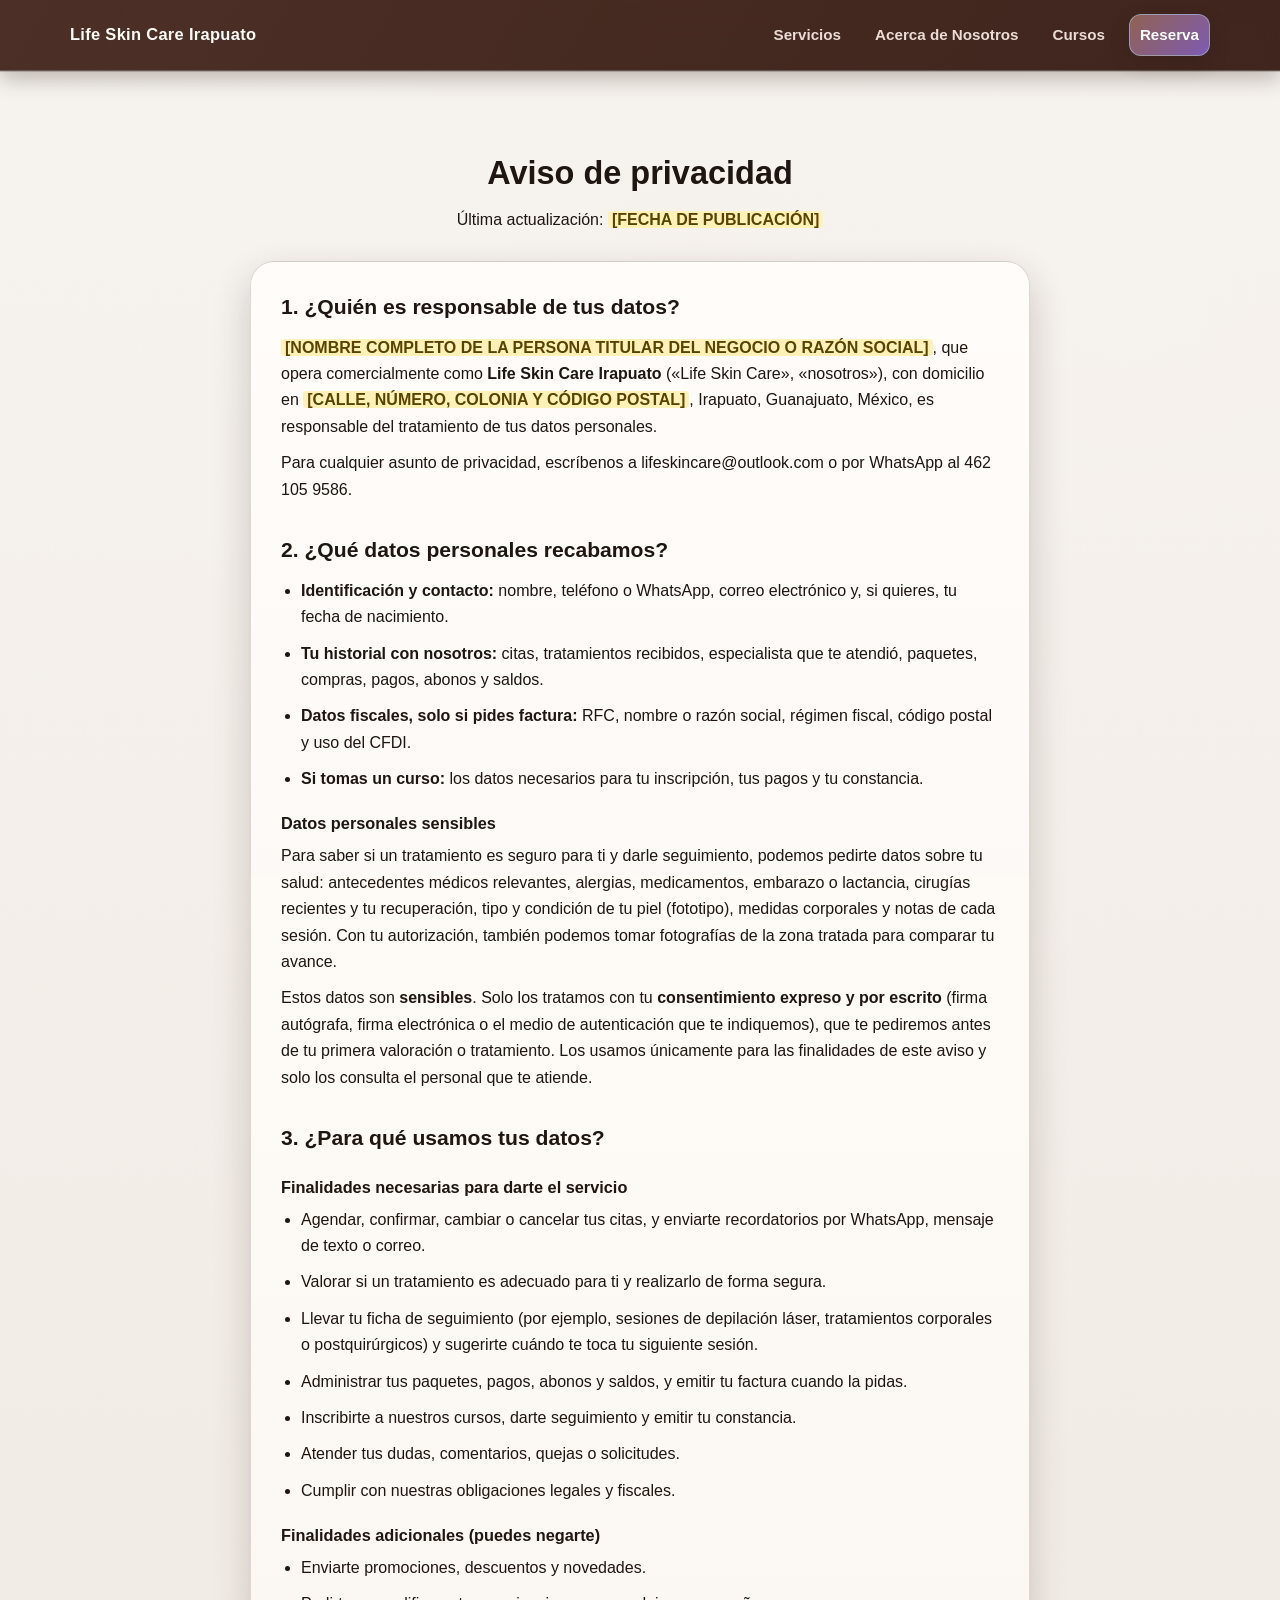
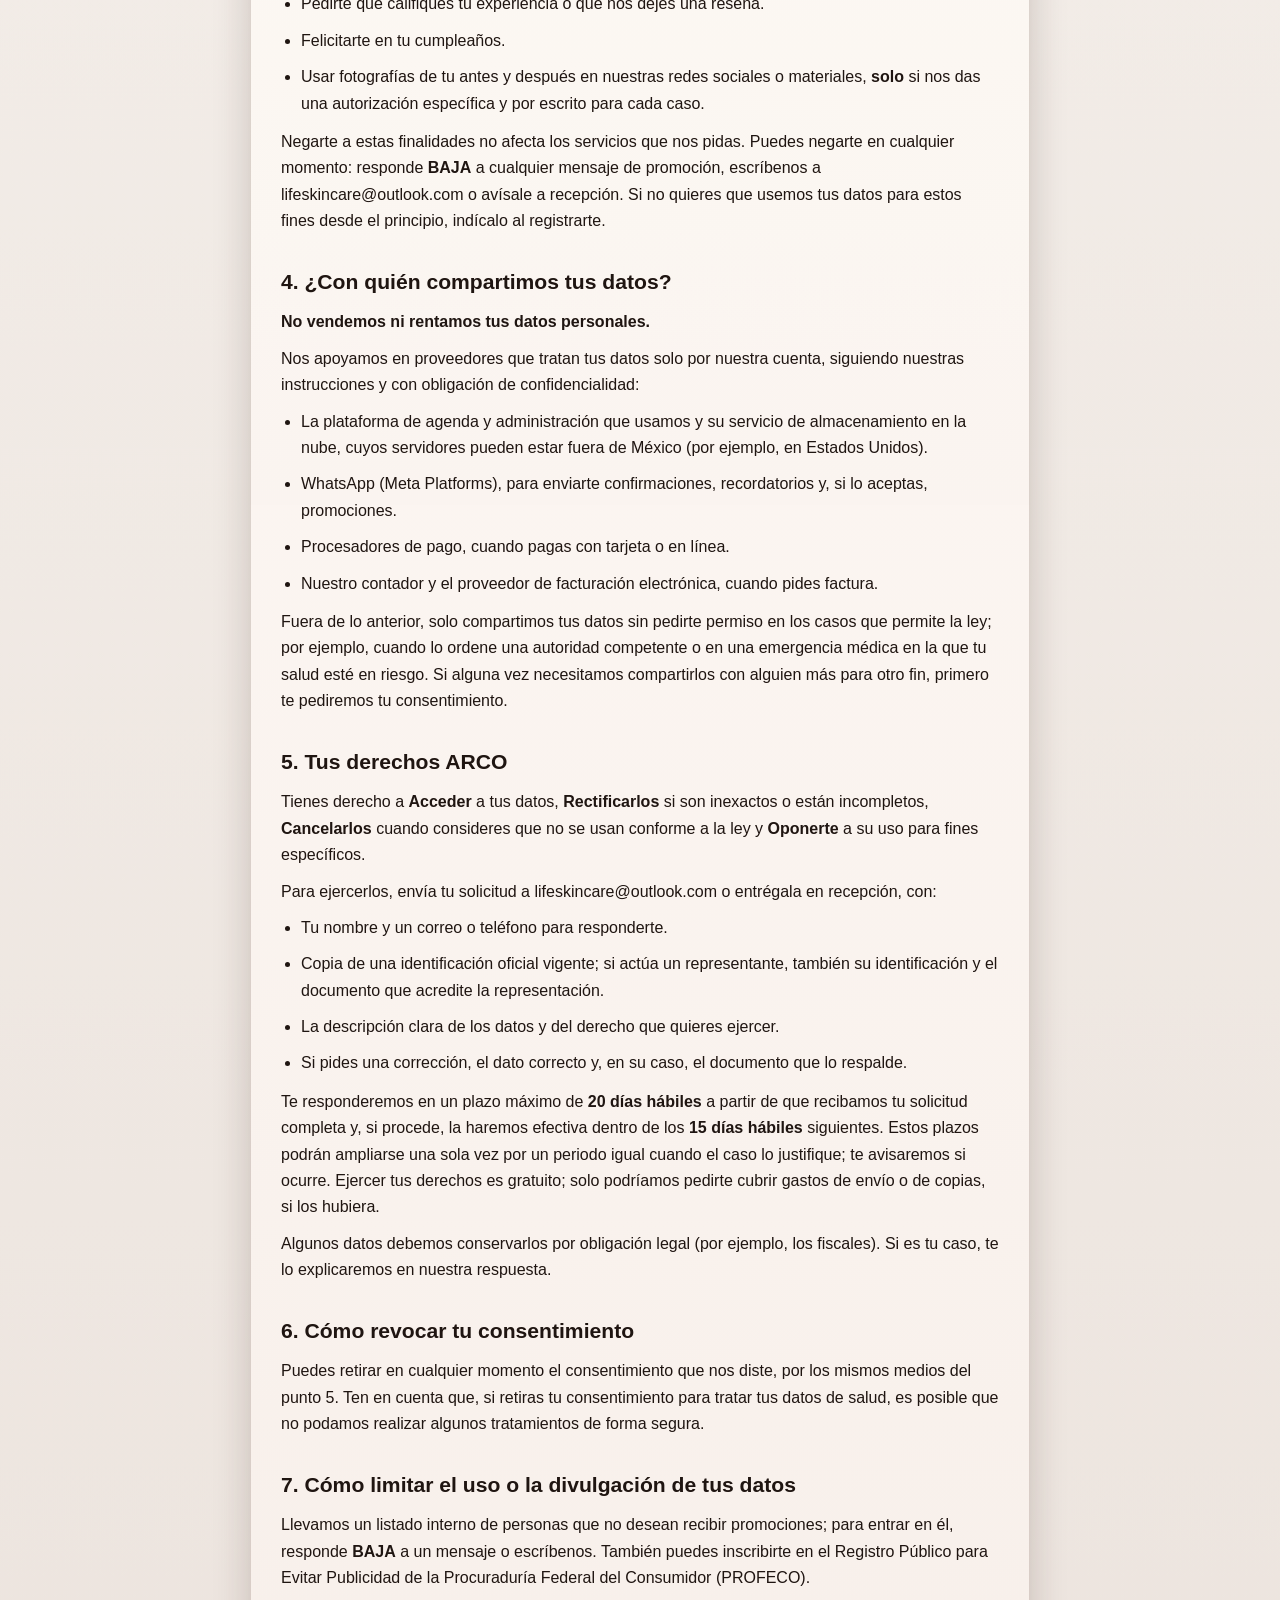
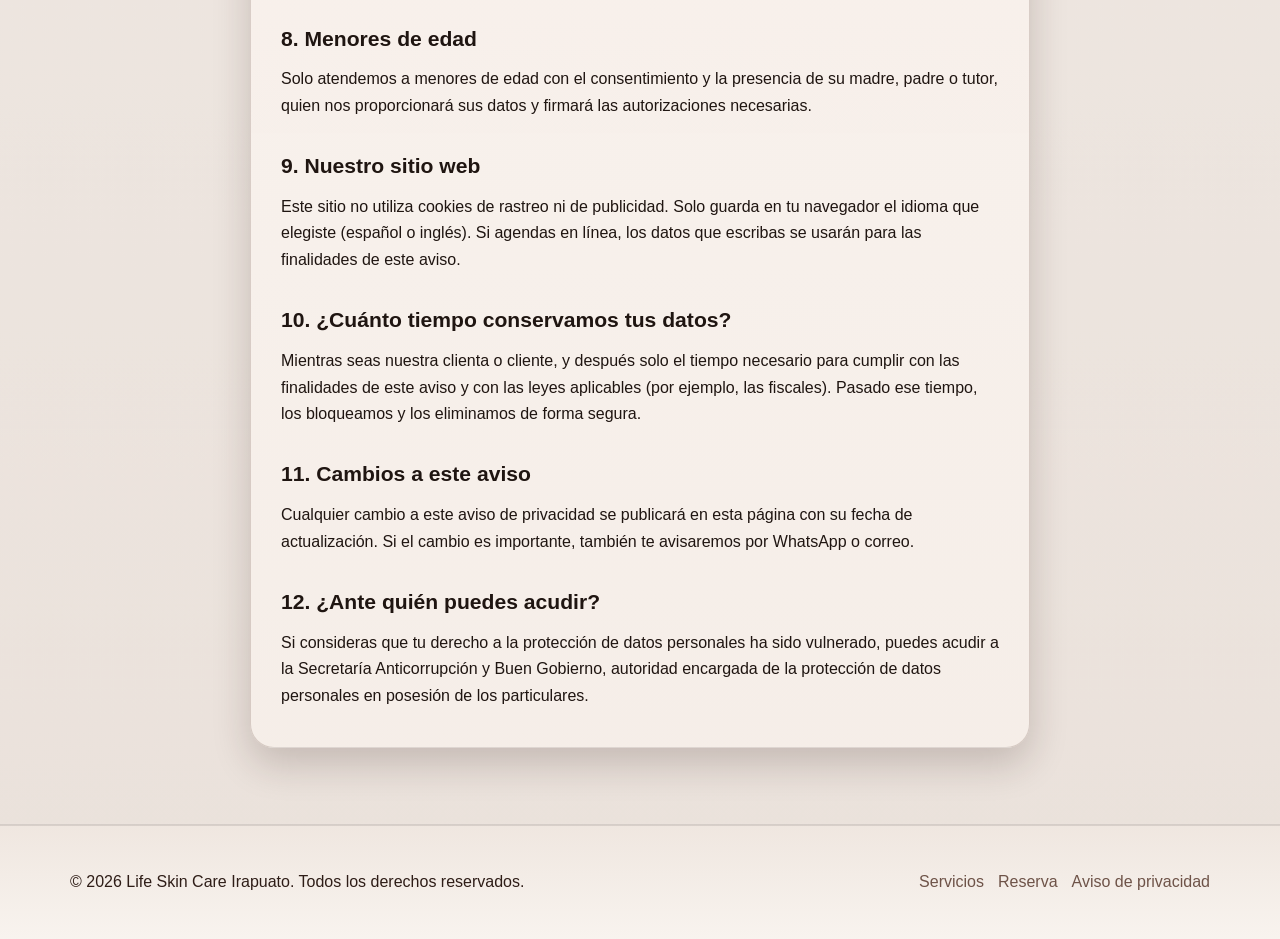
==== aviso-de-privacidad.html @ 01c9ea04 "Agregar aviso de privacidad integral Nueva página aviso-de-privacidad.html, enlazada desde el pie de" ====
<!DOCTYPE html>
<html lang="es">
<head>
  <meta charset="UTF-8" />
  <meta name="viewport" content="width=device-width, initial-scale=1.0" />
  <link rel="icon" type="image/jpg" href="./images/life_skin_care_color.jpg" />
  <title>Aviso de privacidad | Life Skin Care Irapuato</title>
  <meta name="description" content="Aviso de privacidad integral de Life Skin Care Irapuato: qué datos personales recabamos, para qué los usamos, con quién los compartimos y cómo ejercer tus derechos ARCO." />
  <meta name="robots" content="index, follow" />
  <link rel="canonical" href="https://www.lifeskincareirapuato.com/aviso-de-privacidad.html" />
  <meta name="theme-color" content="#4a2d24" />
  <meta property="og:type" content="website" />
  <meta property="og:site_name" content="Life Skin Care Irapuato" />
  <meta property="og:url" content="https://www.lifeskincareirapuato.com/aviso-de-privacidad.html" />
  <meta property="og:title" content="Aviso de privacidad | Life Skin Care Irapuato" />
  <meta property="og:locale" content="es_MX" />
  <link rel="stylesheet" href="./static/styles.css" />
  <style>
    .aviso {
      max-width: 780px;
      margin: 0 auto;
      padding: 28px 30px;
      line-height: 1.65;
    }

    .aviso h2 {
      font-size: clamp(1.15rem, 1rem + 0.4vw, 1.35rem);
      margin: 30px 0 10px;
    }

    .aviso h2:first-child {
      margin-top: 0;
    }

    .aviso h3 {
      font-size: 1.02rem;
      margin: 18px 0 6px;
    }

    .aviso p,
    .aviso li {
      margin: 0 0 10px;
    }

    .aviso ul {
      padding-left: 1.25em;
      margin: 0 0 12px;
    }

    .aviso__fecha {
      margin-top: 0;
    }

    /* Datos que faltan: deben llenarse antes de publicar (buscar "pendiente") */
    .pendiente {
      background: #fff1b8;
      color: #5a4300;
      padding: 0 4px;
      border-radius: 4px;
      font-weight: 600;
    }

    @media (max-width: 600px) {
      .aviso {
        padding: 22px 18px;
      }
    }
  </style>
</head>

<body>
  <!-- Top Bar -->
  <header class="topbar">
    <div class="container topbar__inner">
      <a class="brand" href="./index.html" aria-label="Life Skin Care Irapuato Home">
        <span class="brand__text">Life Skin Care Irapuato</span>
      </a>

      <nav class="nav" aria-label="Primary navigation">
        <a href="./index.html#services">Servicios</a>
        <a href="./index.html#about">Acerca de Nosotros</a>
        <a href="./index.html#cursos">Cursos</a>
        <a href="./index.html#contact" class="btn btn--sm">Reserva</a>
      </nav>
    </div>
  </header>

  <!--
    ANTES DE PUBLICAR: reemplaza todo lo marcado con class="pendiente" (nombre del responsable,
    domicilio y fecha) y pide a un abogado que revise el texto. Busca "pendiente" en este archivo.
  -->
  <main>
    <section class="section section--light">
      <div class="container">
        <div class="section__head">
          <h1 style="margin: 0 0 10px; font-size: clamp(1.7rem, 1.15rem + 1.1vw, 2.35rem);">Aviso de privacidad</h1>
          <p class="muted aviso__fecha">Última actualización: <span class="pendiente">[FECHA DE PUBLICACIÓN]</span></p>
        </div>

        <article class="card aviso">
          <h2>1. ¿Quién es responsable de tus datos?</h2>
          <p>
            <span class="pendiente">[NOMBRE COMPLETO DE LA PERSONA TITULAR DEL NEGOCIO O RAZÓN SOCIAL]</span>,
            que opera comercialmente como <strong>Life Skin Care Irapuato</strong> («Life Skin Care», «nosotros»), con
            domicilio en <span class="pendiente">[CALLE, NÚMERO, COLONIA Y CÓDIGO POSTAL]</span>, Irapuato, Guanajuato,
            México, es responsable del tratamiento de tus datos personales.
          </p>
          <p>
            Para cualquier asunto de privacidad, escríbenos a
            <a href="mailto:lifeskincare@outlook.com">lifeskincare@outlook.com</a> o por WhatsApp al
            <a href="https://wa.me/524621059586" target="_blank" rel="noopener">462 105 9586</a>.
          </p>

          <h2>2. ¿Qué datos personales recabamos?</h2>
          <ul>
            <li><strong>Identificación y contacto:</strong> nombre, teléfono o WhatsApp, correo electrónico y, si quieres, tu fecha de nacimiento.</li>
            <li><strong>Tu historial con nosotros:</strong> citas, tratamientos recibidos, especialista que te atendió, paquetes, compras, pagos, abonos y saldos.</li>
            <li><strong>Datos fiscales, solo si pides factura:</strong> RFC, nombre o razón social, régimen fiscal, código postal y uso del CFDI.</li>
            <li><strong>Si tomas un curso:</strong> los datos necesarios para tu inscripción, tus pagos y tu constancia.</li>
          </ul>

          <h3>Datos personales sensibles</h3>
          <p>
            Para saber si un tratamiento es seguro para ti y darle seguimiento, podemos pedirte datos sobre tu salud:
            antecedentes médicos relevantes, alergias, medicamentos, embarazo o lactancia, cirugías recientes y tu
            recuperación, tipo y condición de tu piel (fototipo), medidas corporales y notas de cada sesión. Con tu
            autorización, también podemos tomar fotografías de la zona tratada para comparar tu avance.
          </p>
          <p>
            Estos datos son <strong>sensibles</strong>. Solo los tratamos con tu <strong>consentimiento expreso y por
            escrito</strong> (firma autógrafa, firma electrónica o el medio de autenticación que te indiquemos), que te
            pediremos antes de tu primera valoración o tratamiento. Los usamos únicamente para las finalidades de este
            aviso y solo los consulta el personal que te atiende.
          </p>

          <h2>3. ¿Para qué usamos tus datos?</h2>
          <h3>Finalidades necesarias para darte el servicio</h3>
          <ul>
            <li>Agendar, confirmar, cambiar o cancelar tus citas, y enviarte recordatorios por WhatsApp, mensaje de texto o correo.</li>
            <li>Valorar si un tratamiento es adecuado para ti y realizarlo de forma segura.</li>
            <li>Llevar tu ficha de seguimiento (por ejemplo, sesiones de depilación láser, tratamientos corporales o postquirúrgicos) y sugerirte cuándo te toca tu siguiente sesión.</li>
            <li>Administrar tus paquetes, pagos, abonos y saldos, y emitir tu factura cuando la pidas.</li>
            <li>Inscribirte a nuestros cursos, darte seguimiento y emitir tu constancia.</li>
            <li>Atender tus dudas, comentarios, quejas o solicitudes.</li>
            <li>Cumplir con nuestras obligaciones legales y fiscales.</li>
          </ul>

          <h3>Finalidades adicionales (puedes negarte)</h3>
          <ul>
            <li>Enviarte promociones, descuentos y novedades.</li>
            <li>Pedirte que califiques tu experiencia o que nos dejes una reseña.</li>
            <li>Felicitarte en tu cumpleaños.</li>
            <li>Usar fotografías de tu antes y después en nuestras redes sociales o materiales, <strong>solo</strong> si nos das una autorización específica y por escrito para cada caso.</li>
          </ul>
          <p>
            Negarte a estas finalidades no afecta los servicios que nos pidas. Puedes negarte en cualquier momento:
            responde <strong>BAJA</strong> a cualquier mensaje de promoción, escríbenos a
            <a href="mailto:lifeskincare@outlook.com">lifeskincare@outlook.com</a> o avísale a recepción. Si no quieres que
            usemos tus datos para estos fines desde el principio, indícalo al registrarte.
          </p>

          <h2>4. ¿Con quién compartimos tus datos?</h2>
          <p><strong>No vendemos ni rentamos tus datos personales.</strong></p>
          <p>
            Nos apoyamos en proveedores que tratan tus datos solo por nuestra cuenta, siguiendo nuestras instrucciones y
            con obligación de confidencialidad:
          </p>
          <ul>
            <li>La plataforma de agenda y administración que usamos y su servicio de almacenamiento en la nube, cuyos servidores pueden estar fuera de México (por ejemplo, en Estados Unidos).</li>
            <li>WhatsApp (Meta Platforms), para enviarte confirmaciones, recordatorios y, si lo aceptas, promociones.</li>
            <li>Procesadores de pago, cuando pagas con tarjeta o en línea.</li>
            <li>Nuestro contador y el proveedor de facturación electrónica, cuando pides factura.</li>
          </ul>
          <p>
            Fuera de lo anterior, solo compartimos tus datos sin pedirte permiso en los casos que permite la ley; por
            ejemplo, cuando lo ordene una autoridad competente o en una emergencia médica en la que tu salud esté en
            riesgo. Si alguna vez necesitamos compartirlos con alguien más para otro fin, primero te pediremos tu
            consentimiento.
          </p>

          <h2>5. Tus derechos ARCO</h2>
          <p>
            Tienes derecho a <strong>Acceder</strong> a tus datos, <strong>Rectificarlos</strong> si son inexactos o están
            incompletos, <strong>Cancelarlos</strong> cuando consideres que no se usan conforme a la ley y
            <strong>Oponerte</strong> a su uso para fines específicos.
          </p>
          <p>Para ejercerlos, envía tu solicitud a <a href="mailto:lifeskincare@outlook.com">lifeskincare@outlook.com</a> o entrégala en recepción, con:</p>
          <ul>
            <li>Tu nombre y un correo o teléfono para responderte.</li>
            <li>Copia de una identificación oficial vigente; si actúa un representante, también su identificación y el documento que acredite la representación.</li>
            <li>La descripción clara de los datos y del derecho que quieres ejercer.</li>
            <li>Si pides una corrección, el dato correcto y, en su caso, el documento que lo respalde.</li>
          </ul>
          <p>
            Te responderemos en un plazo máximo de <strong>20 días hábiles</strong> a partir de que recibamos tu
            solicitud completa y, si procede, la haremos efectiva dentro de los <strong>15 días hábiles</strong>
            siguientes. Estos plazos podrán ampliarse una sola vez por un periodo igual cuando el caso lo justifique; te
            avisaremos si ocurre. Ejercer tus derechos es gratuito; solo podríamos pedirte cubrir gastos de envío o de
            copias, si los hubiera.
          </p>
          <p>
            Algunos datos debemos conservarlos por obligación legal (por ejemplo, los fiscales). Si es tu caso, te lo
            explicaremos en nuestra respuesta.
          </p>

          <h2>6. Cómo revocar tu consentimiento</h2>
          <p>
            Puedes retirar en cualquier momento el consentimiento que nos diste, por los mismos medios del punto 5. Ten
            en cuenta que, si retiras tu consentimiento para tratar tus datos de salud, es posible que no podamos
            realizar algunos tratamientos de forma segura.
          </p>

          <h2>7. Cómo limitar el uso o la divulgación de tus datos</h2>
          <p>
            Llevamos un listado interno de personas que no desean recibir promociones; para entrar en él, responde
            <strong>BAJA</strong> a un mensaje o escríbenos. También puedes inscribirte en el Registro Público para Evitar
            Publicidad de la Procuraduría Federal del Consumidor (PROFECO).
          </p>

          <h2>8. Menores de edad</h2>
          <p>
            Solo atendemos a menores de edad con el consentimiento y la presencia de su madre, padre o tutor, quien nos
            proporcionará sus datos y firmará las autorizaciones necesarias.
          </p>

          <h2>9. Nuestro sitio web</h2>
          <p>
            Este sitio no utiliza cookies de rastreo ni de publicidad. Solo guarda en tu navegador el idioma que elegiste
            (español o inglés). Si agendas en línea, los datos que escribas se usarán para las finalidades de este aviso.
          </p>

          <h2>10. ¿Cuánto tiempo conservamos tus datos?</h2>
          <p>
            Mientras seas nuestra clienta o cliente, y después solo el tiempo necesario para cumplir con las finalidades
            de este aviso y con las leyes aplicables (por ejemplo, las fiscales). Pasado ese tiempo, los bloqueamos y los
            eliminamos de forma segura.
          </p>

          <h2>11. Cambios a este aviso</h2>
          <p>
            Cualquier cambio a este aviso de privacidad se publicará en esta página con su fecha de actualización. Si el
            cambio es importante, también te avisaremos por WhatsApp o correo.
          </p>

          <h2>12. ¿Ante quién puedes acudir?</h2>
          <p>
            Si consideras que tu derecho a la protección de datos personales ha sido vulnerado, puedes acudir a la
            Secretaría Anticorrupción y Buen Gobierno, autoridad encargada de la protección de datos personales en
            posesión de los particulares.
          </p>
        </article>
      </div>
    </section>
  </main>

  <!-- Footer -->
  <footer class="footer">
    <div class="container footer__inner">
      <p>© <span id="year"></span> Life Skin Care Irapuato. Todos los derechos reservados.</p>
      <div class="footer__links">
        <a href="./index.html#services">Servicios</a>
        <a href="./index.html#contact">Reserva</a>
        <a href="./aviso-de-privacidad.html">Aviso de privacidad</a>
      </div>
    </div>
  </footer>

  <script>
    document.getElementById('year').textContent = new Date().getFullYear();
  </script>
</body>
</html>
---- static/styles.css ----
:root {
  --brown-950: #2f1b15;
  --brown-900: #4a2d24;
  --brown-700: #6b4336;
  --brown-500: #8f6252;
  --brown-300: #c59c88;

  --white-100: #fffdf9;
  --white-200: #f6eee8;

  --sky-400: #7ec6dd;
  --sky-300: #b9e1ef;

  --purple-500: #7f5bb2;
  --purple-300: #b49ed5;

  --text: #2e1d17;
  --muted: #6e5348;
  --line: rgba(74, 45, 36, 0.18);
  --focus-ring: rgba(127, 91, 178, 0.32);

  --shadow-soft: 0 16px 38px rgba(47, 27, 21, 0.2);
  --radius: 16px;
  --radius-lg: 24px;
  --max: 1140px;
}

* { box-sizing: border-box; }
html { scroll-behavior: smooth; }
body {
  margin: 0;
  font-family: "Segoe UI", Tahoma, Verdana, sans-serif;
  color: var(--text);
  background:
    radial-gradient(900px 700px at 12% 6%, rgba(126, 198, 221, 0.18), transparent 62%),
    radial-gradient(800px 620px at 88% 8%, rgba(180, 158, 213, 0.15), transparent 60%),
    linear-gradient(180deg, #6b4336 0%, #5e3930 36%, #4a2d24 100%);
  line-height: 1.55;
}

a { color: inherit; text-decoration: none; }
img { max-width: 100%; display: block; }

.container {
  width: min(var(--max), calc(100% - 40px));
  margin: 0 auto;
}

.section { padding: 76px 0; }

.section--light {
  background: linear-gradient(180deg, rgba(255, 253, 249, 0.94), rgba(248, 241, 235, 0.92));
  border-top: 1px solid var(--line);
  border-bottom: 1px solid var(--line);
}

.section--cream {
  background: linear-gradient(180deg, rgba(246, 238, 232, 0.98), rgba(255, 253, 249, 0.95));
  border-top: 1px solid var(--line);
  border-bottom: 1px solid var(--line);
}

.section--dark {
  background:
    radial-gradient(700px 320px at 12% 10%, rgba(126, 198, 221, 0.12), transparent 60%),
    linear-gradient(180deg, rgba(107, 67, 54, 0.96), rgba(74, 45, 36, 0.98));
  border-top: 1px solid rgba(255, 253, 249, 0.12);
  border-bottom: 1px solid rgba(255, 253, 249, 0.12);
}

.section__head {
  text-align: center;
  margin-bottom: 28px;
}

.section__head--left { text-align: left; }

.section__head h2 {
  margin: 0 0 10px;
  font-size: clamp(1.7rem, 1.15rem + 1.1vw, 2.35rem);
  letter-spacing: 0.2px;
}

.section--light,
.section--light .section__head h2,
.section--light .muted,
.section--cream,
.section--cream .section__head h2,
.section--cream .muted {
  color: #1f1511;
}

.section--dark,
.section--dark .section__head h2,
.section--dark .muted,
.section--dark p,
.section--dark li,
.section--dark a {
  color: #fff;
}

.section--dark .section__head h2,
.section--dark h3 {
  font-weight: 800;
}

.muted { color: var(--muted); }
.small { font-size: 0.92rem; }

.topbar {
  position: sticky;
  top: 0;
  z-index: 30;
  background: linear-gradient(120deg, rgba(74, 45, 36, 0.92), rgba(58, 34, 27, 0.9));
  backdrop-filter: blur(12px);
  border-bottom: 1px solid rgba(185, 225, 239, 0.24);
  box-shadow: 0 8px 20px rgba(47, 27, 21, 0.28);
}

.topbar__inner {
  display: flex;
  align-items: center;
  justify-content: space-between;
  gap: 16px;
  padding: 14px 0;
}

.brand {
  font-weight: 700;
  color: var(--white-100);
  letter-spacing: 0.3px;
}

.brand__text { font-size: 1.03rem; }

.nav {
  display: flex;
  align-items: center;
  gap: 14px;
  flex-wrap: wrap;
  justify-content: flex-end;
}

.nav a {
  color: rgba(255, 241, 233, 0.9);
  font-weight: 650;
  font-size: 0.95rem;
  padding: 8px 10px;
  border-radius: 12px;
}

.nav a:hover {
  color: #fff;
  background: linear-gradient(135deg, rgba(126, 198, 221, 0.22), rgba(127, 91, 178, 0.2));
}

.nav a.btn--sm {
  color: #fff;
  border: 1px solid rgba(185, 225, 239, 0.45);
  background: linear-gradient(135deg, #8f6252, #7f5bb2);
  box-shadow: 0 8px 18px rgba(47, 27, 21, 0.3);
}

.nav a.btn--sm:hover {
  color: #fff;
  background: linear-gradient(135deg, #7a5244, #67479a);
}

.nav a.btn--sm:active {
  color: #fff;
  background: linear-gradient(135deg, #684336, #553a81);
}

.language-select {
  padding: 10px 12px;
  border-radius: 12px;
  border: 1px solid rgba(185, 225, 239, 0.45);
  background: linear-gradient(135deg, #8f6252, #7f5bb2);
  color: #fff;
  font-weight: 700;
  font-size: 0.9rem;
  cursor: pointer;
  box-shadow: 0 8px 18px rgba(47, 27, 21, 0.3);
}

.language-select:hover {
  background: linear-gradient(135deg, #7a5244, #67479a);
}

.language-select:focus {
  outline: none;
  box-shadow: 0 0 0 3px rgba(185, 225, 239, 0.32);
}

.sr-only {
  position: absolute;
  width: 1px;
  height: 1px;
  padding: 0;
  margin: -1px;
  overflow: hidden;
  clip: rect(0, 0, 0, 0);
  border: 0;
}

.hero {
  position: relative;
  padding: 72px 0 24px;
}

.hero--gallery .section__head { margin-bottom: 14px; }

.pill {
  display: inline-block;
  margin: 0 0 12px;
  padding: 8px 12px;
  border-radius: 999px;
  border: 1px solid rgba(185, 225, 239, 0.45);
  background: rgba(185, 225, 239, 0.15);
  color: #fdf6f2;
  font-size: 0.9rem;
  font-weight: 700;
}

.hero h1 {
  margin: 0;
  line-height: 1.1;
  font-size: clamp(2.1rem, 1.3rem + 2vw, 3.2rem);
  color: #fff7f2;
  text-shadow: 0 10px 22px rgba(47, 27, 21, 0.42);
}

.intro__content {
  display: grid;
  gap: 18px;
  justify-items: start;
}

.lead {
  margin: 0;
  max-width: 68ch;
  color: var(--text);
  font-size: 1.06rem;
}

.hero__actions {
  display: flex;
  gap: 12px;
  flex-wrap: wrap;
}

.hero__stats {
  display: flex;
  gap: 12px;
  flex-wrap: wrap;
}

.stat {
  padding: 12px 14px;
  border-radius: var(--radius);
  background: rgba(255, 255, 255, 0.8);
  border: 1px solid var(--line);
  box-shadow: var(--shadow-soft);
}

.stat__num {
  display: block;
  font-weight: 800;
  color: var(--brown-900);
}

.stat__label {
  display: block;
  color: var(--muted);
  font-size: 0.92rem;
}

.btn {
  display: inline-flex;
  align-items: center;
  justify-content: center;
  gap: 8px;
  padding: 12px 16px;
  border-radius: 14px;
  border: 1px solid rgba(180, 158, 213, 0.45);
  background: linear-gradient(135deg, var(--brown-900), var(--brown-700) 62%, var(--purple-500));
  color: #fff;
  font-weight: 800;
  box-shadow: 0 10px 24px rgba(63, 43, 35, 0.2);
  transition: transform 0.15s ease, filter 0.15s ease;
}

.btn:hover { transform: translateY(-1px); filter: brightness(1.05); }
.btn:active { transform: translateY(0); filter: brightness(0.98); }

.btn--ghost {
  color: #f9ece5;
  background: rgba(126, 198, 221, 0.18);
  border-color: rgba(185, 225, 239, 0.5);
}

.btn--sm { padding: 10px 12px; }

.card {
  background: linear-gradient(180deg, rgba(255, 252, 249, 0.96), rgba(246, 238, 232, 0.95));
  border: 1px solid var(--line);
  border-radius: var(--radius-lg);
  box-shadow: var(--shadow-soft);
}

.divider {
  height: 1px;
  background: var(--line);
  margin: 14px 0;
}

.services-grid {
  display: grid;
  grid-template-columns: repeat(3, minmax(0, 1fr));
  gap: 16px;
}

.service-card {
  display: grid;
  gap: 12px;
  padding: 14px;
  border-radius: var(--radius-lg);
  border: 1px solid var(--line);
  background: rgba(255, 251, 247, 0.94);
  box-shadow: var(--shadow-soft);
  transition: transform 0.18s ease, box-shadow 0.18s ease;
}

.service-card:hover {
  transform: translateY(-4px);
  box-shadow: 0 18px 30px rgba(63, 43, 35, 0.18);
}

.service-card__media {
  min-height: 145px;
  border-radius: 14px;
  border: 1px dashed rgba(127, 91, 178, 0.42);
  background-color: rgba(185, 225, 239, 0.36);
  background-size: cover;
  background-position: center;
  display: grid;
  place-items: center;
  text-align: center;
}

.service-card__media span {
  background: rgba(255, 255, 255, 0.78);
  color: var(--brown-700);
  padding: 6px 10px;
  border-radius: 999px;
  font-size: 0.86rem;
  font-weight: 700;
}

.service-card h3 {
  margin: 0;
  color: var(--brown-900);
  font-size: 1.03rem;
}

.reveal {
  opacity: 0;
  transform: translateY(36px) scale(0.98);
  transition: opacity 0.5s ease, transform 0.5s ease;
}

.reveal.is-visible {
  opacity: 1;
  transform: translateY(0) scale(1);
}

.about {
  display: grid;
  grid-template-columns: 1.2fr 0.8fr;
  gap: 18px;
  align-items: start;
}

.highlights {
  display: grid;
  gap: 12px;
  margin-top: 10px;
}

.highlight {
  padding: 16px;
  border-radius: var(--radius-lg);
  border: 1px solid var(--line);
  background: rgba(255, 250, 246, 0.9);
}

.section--dark .highlight {
  background: rgba(255, 253, 249, 0.12);
  border-color: rgba(255, 253, 249, 0.18);
}

.section--dark .highlight p,
.section--dark .highlight a,
.section--dark .hours__list li,
.section--dark .small {
  color: rgba(255, 253, 249, 0.88);
}

.hours {
  padding: 18px;
  margin-top: 12px;
}

.hours__list {
  list-style: none;
  padding: 0;
  margin: 10px 0 0;
}

.hours__list li {
  display: flex;
  justify-content: space-between;
  gap: 10px;
  padding: 10px 0;
  border-bottom: 1px dashed var(--line);
  color: var(--muted);
}

.hours__list li:last-child { border-bottom: none; }

.contact {
  display: grid;
  grid-template-columns: 1fr;
  gap: 18px;
}

.contact__card { padding: 18px; }
.contact__line { margin: 8px 0; }

.section--dark .contact__card,
.section--dark .hours {
  background: rgba(255, 253, 249, 0.1);
  border-color: rgba(255, 253, 249, 0.18);
}

.footer {
  padding: 28px 0;
  border-top: 1px solid var(--line);
  background: linear-gradient(180deg, rgba(246, 238, 232, 0.96), rgba(255, 251, 247, 0.96));
}

.footer__inner {
  display: flex;
  align-items: center;
  justify-content: space-between;
  gap: 12px;
  flex-wrap: wrap;
}

.footer__links {
  display: flex;
  gap: 14px;
  color: var(--muted);
}

.footer__links a:hover { color: var(--brown-900); }

.carousel {
  position: relative;
  width: 100%;
  max-width: 1080px;
  margin: 0 auto;
  border-radius: var(--radius-lg);
  overflow: hidden;
  border: 1px solid var(--line);
  box-shadow: var(--shadow-soft);
}

.carousel__track {
  display: flex;
  transition: transform 0.55s ease-in-out;
}

.carousel__slide { min-width: 100%; }

.carousel__slide img {
  width: 100%;
  height: 560px;
  object-fit: cover;
}

.carousel--hero {
  width: min(100%, 1024px);
  aspect-ratio: 1366 / 1536;
}

.carousel--hero .carousel__track,
.carousel--hero .carousel__slide {
  height: 100%;
}

.carousel--hero .carousel__slide img {
  width: 100%;
  height: 100%;
  object-fit: cover;
  object-position: center;
}

.carousel__btn {
  position: absolute;
  top: 50%;
  transform: translateY(-50%);
  width: 42px;
  height: 42px;
  border: none;
  border-radius: 50%;
  background: rgba(47, 27, 21, 0.68);
  color: #fff;
  font-size: 1.45rem;
  cursor: pointer;
  transition: background 0.2s ease;
}

.carousel__btn:hover { background: rgba(127, 91, 178, 0.84); }
.carousel__btn.prev { left: 12px; }
.carousel__btn.next { right: 12px; }

.carousel__dots {
  position: absolute;
  left: 50%;
  bottom: 12px;
  transform: translateX(-50%);
  display: flex;
  gap: 8px;
}

.carousel__dots .dot {
  width: 10px;
  height: 10px;
  border: none;
  border-radius: 50%;
  background: rgba(255, 255, 255, 0.72);
  cursor: pointer;
}

.carousel__dots .dot.active { background: var(--purple-500); }

.carousel--reviews {
  max-width: 920px;
  background: rgba(255, 255, 255, 0.95);
}

.carousel--reviews .carousel__slide {
  min-height: 260px;
  padding: 36px 52px;
  display: flex;
  flex-direction: column;
  justify-content: center;
}

.review-slide p {
  margin: 0;
  font-size: 1.06rem;
  color: var(--text);
}

.review-slide h3 {
  margin: 14px 0 0;
  color: var(--muted);
  font-size: 0.96rem;
}

@media (max-width: 980px) {
  .services-grid { grid-template-columns: repeat(2, minmax(0, 1fr)); }
  .about { grid-template-columns: 1fr; }
  .carousel__slide img { height: 420px; }
  .carousel--hero .carousel__slide img { height: 100%; }
}

@media (max-width: 640px) {
  /* Layout */
  .section { padding: 44px 0; }
  .container { width: min(var(--max), calc(100% - 20px)); }

  /* Topbar: compact + hide text nav links */
  .topbar__inner { padding: 10px 0; gap: 10px; }
  .brand__text { font-size: 0.9rem; }
  .nav { gap: 8px; }
  .nav a:not(.btn--sm) { display: none; }
  .btn--sm { padding: 9px 12px; font-size: 0.88rem; }
  .language-select { padding: 8px 8px; font-size: 0.82rem; }

  /* Hero */
  .hero { padding: 48px 0 16px; }
  .hero h1 { font-size: clamp(1.7rem, 1.1rem + 3vw, 2.4rem); }
  .pill { font-size: 0.82rem; padding: 6px 10px; }
  .lead { font-size: 0.97rem; }
  .hero__actions { gap: 8px; }
  .hero__actions .btn { padding: 11px 14px; font-size: 0.92rem; }
  .hero__stats { gap: 8px; }
  .stat { padding: 10px 12px; }

  /* Services grid */
  .services-grid { grid-template-columns: repeat(2, minmax(0, 1fr)); gap: 12px; }
  .service-card__media { min-height: 110px; }
  .service-card h3 { font-size: 0.9rem; }

  /* Carousels */
  .carousel__slide img { height: auto; }
  .carousel--hero .carousel__slide img { height: 100%; }
  .carousel__btn { width: 34px; height: 34px; font-size: 1.1rem; }

  /* Reviews */
  .carousel--reviews .carousel__slide {
    min-height: 160px;
    padding: 22px 24px;
  }
  .review-slide p { font-size: 0.96rem; }
  .review-slide h3 { font-size: 0.88rem; margin-top: 10px; }

  /* About / hours */
  .highlight { padding: 12px; }
  .hours { padding: 14px; }
}

@media (max-width: 400px) {
  .services-grid { grid-template-columns: 1fr; }
  .hero__stats { flex-direction: column; align-items: flex-start; }
}

@media (prefers-reduced-motion: reduce) {
  * { scroll-behavior: auto !important; }
  .reveal,
  .service-card,
  .btn,
  .carousel__track { transition: none !important; }
}

/* Popup de Promociones */
.promo-popup {
  position: fixed;
  inset: 0;
  z-index: 1000;
  display: flex;
  align-items: center;
  justify-content: center;
  padding: 20px;
}

.promo-popup[hidden] { display: none; }

.promo-popup__overlay {
  position: absolute;
  inset: 0;
  background: rgba(47, 27, 21, 0.62);
  backdrop-filter: blur(2px);
  animation: promoFade 0.25s ease;
}

.promo-popup__dialog {
  position: relative;
  z-index: 1;
  width: min(760px, 100%);
  max-height: 90vh;
  overflow-y: auto;
  background: linear-gradient(180deg, var(--white-100), var(--white-200));
  border-radius: var(--radius-lg);
  box-shadow: var(--shadow-soft);
  padding: 30px 28px 34px;
  text-align: center;
  animation: promoPop 0.28s cubic-bezier(0.2, 0.8, 0.3, 1.2);
}

.promo-popup__close {
  position: absolute;
  top: 12px;
  right: 14px;
  width: 38px;
  height: 38px;
  border: none;
  border-radius: 50%;
  background: rgba(74, 45, 36, 0.08);
  color: var(--brown-900);
  font-size: 1.5rem;
  line-height: 1;
  cursor: pointer;
  transition: background 0.2s ease, transform 0.2s ease;
}

.promo-popup__close:hover {
  background: rgba(74, 45, 36, 0.18);
  transform: rotate(90deg);
}

.promo-popup__title {
  margin: 0 0 6px;
  color: var(--brown-900);
  font-size: clamp(1.5rem, 1.2rem + 1vw, 2rem);
}

.promo-popup__subtitle {
  margin: 0 0 22px;
  color: var(--muted);
  font-size: 0.98rem;
}

.promo-popup__grid {
  display: grid;
  grid-template-columns: repeat(2, 1fr);
  align-items: start;
  gap: 18px;
}

.promo-popup__item {
  display: block;
  border-radius: var(--radius);
  overflow: hidden;
  box-shadow: 0 10px 24px rgba(47, 27, 21, 0.16);
  transition: transform 0.25s ease, box-shadow 0.25s ease;
}

.promo-popup__item:hover {
  transform: translateY(-4px);
  box-shadow: 0 16px 34px rgba(47, 27, 21, 0.26);
}

/* Los promocionales llevan texto, asi que se muestran completos sin recortar. */
.promo-popup__item img {
  width: 100%;
  height: auto;
}

body.promo-open { overflow: hidden; }

@keyframes promoFade {
  from { opacity: 0; }
  to { opacity: 1; }
}

@keyframes promoPop {
  from { opacity: 0; transform: translateY(16px) scale(0.96); }
  to { opacity: 1; transform: translateY(0) scale(1); }
}

@media (max-width: 560px) {
  .promo-popup__grid { grid-template-columns: 1fr; }
  .promo-popup__dialog { padding: 26px 18px 28px; }
}

@media (prefers-reduced-motion: reduce) {
  .promo-popup__overlay,
  .promo-popup__dialog { animation: none; }
  .promo-popup__item { transition: none; }
}

/* Carrusel de cursos: los promocionales tienen proporciones distintas,
   asi que se fija el alto para que el carrusel no salte al cambiar de
   diapositiva. Se usa contain para no recortar el texto del promocional;
   los margenes quedan transparentes sobre el fondo oscuro de la seccion. */
.carousel--courses {
  width: min(100%, 460px);
  aspect-ratio: 3 / 4;
  background: transparent;
}

.carousel--courses .carousel__track,
.carousel--courses .carousel__slide,
.carousel--courses .carousel__slide a {
  height: 100%;
}

.carousel--courses .carousel__slide img {
  width: 100%;
  height: 100%;
  object-fit: contain;
  border-radius: 0;
}
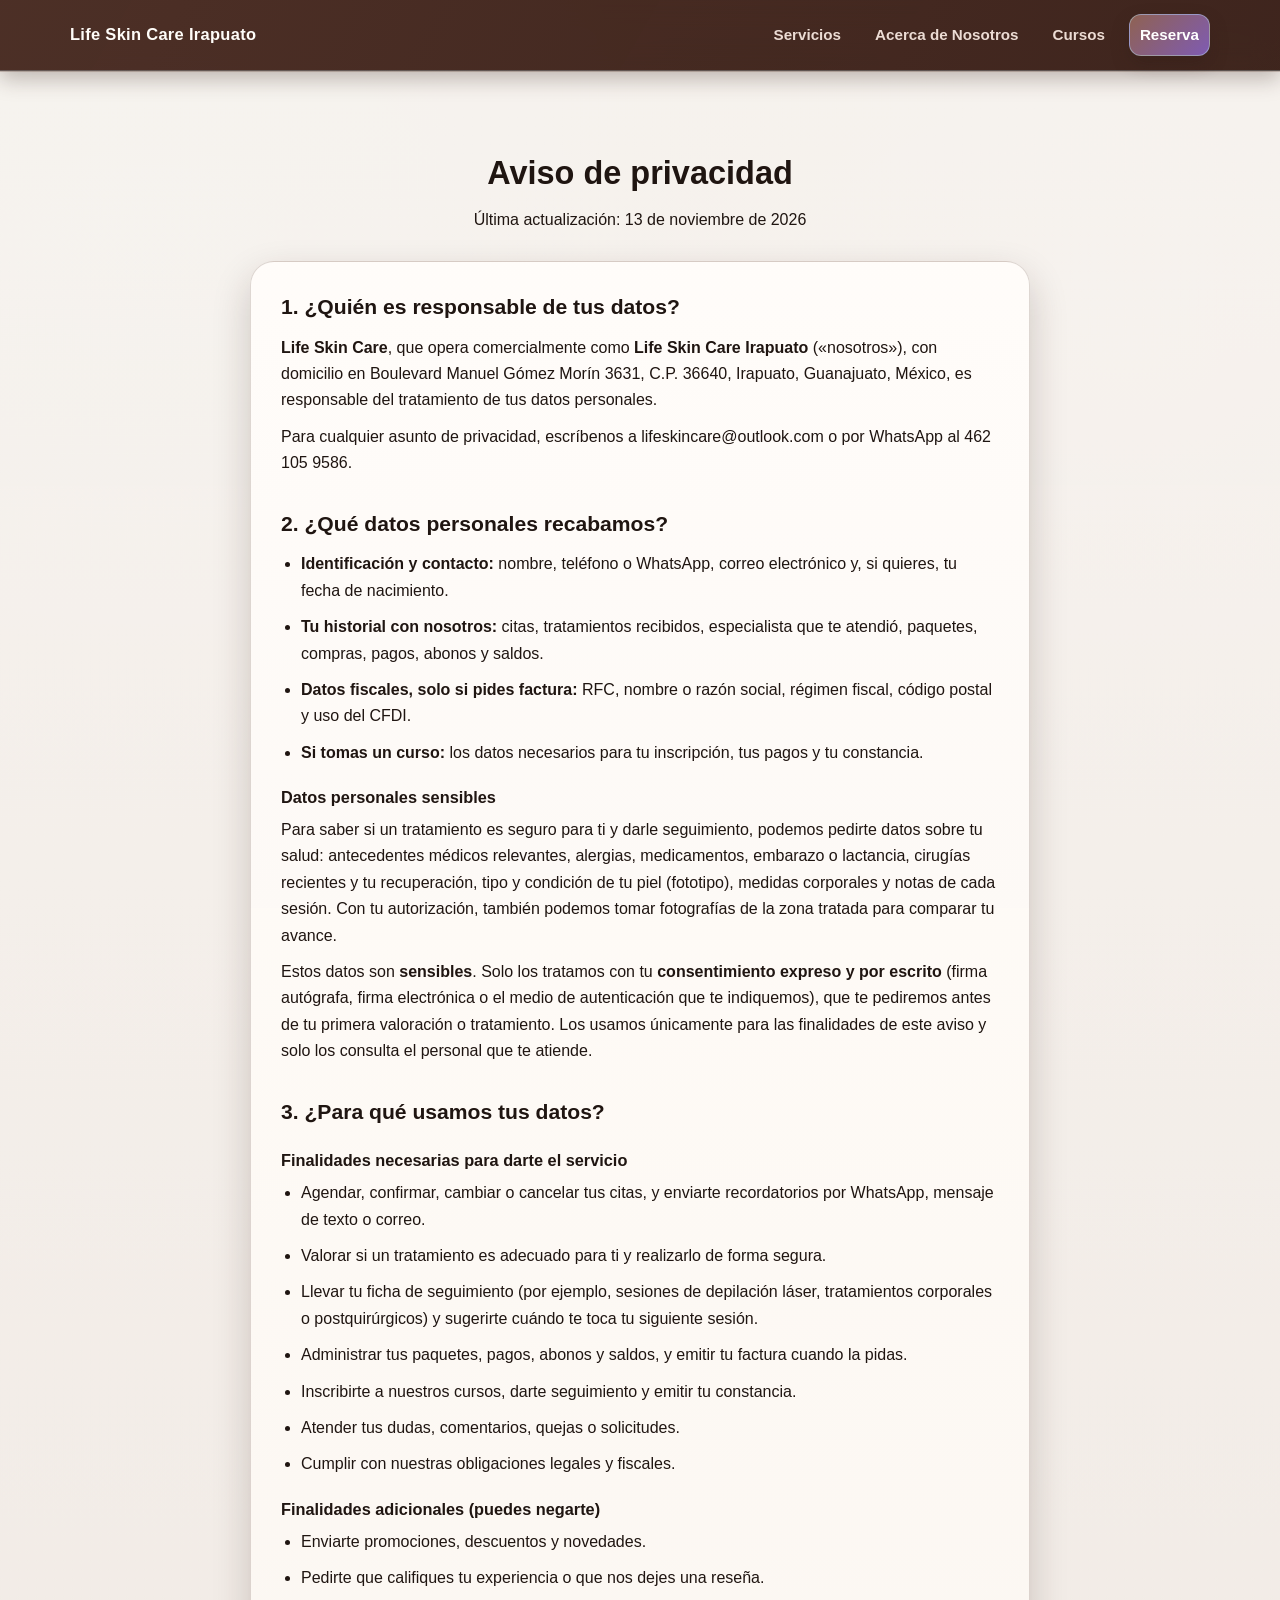
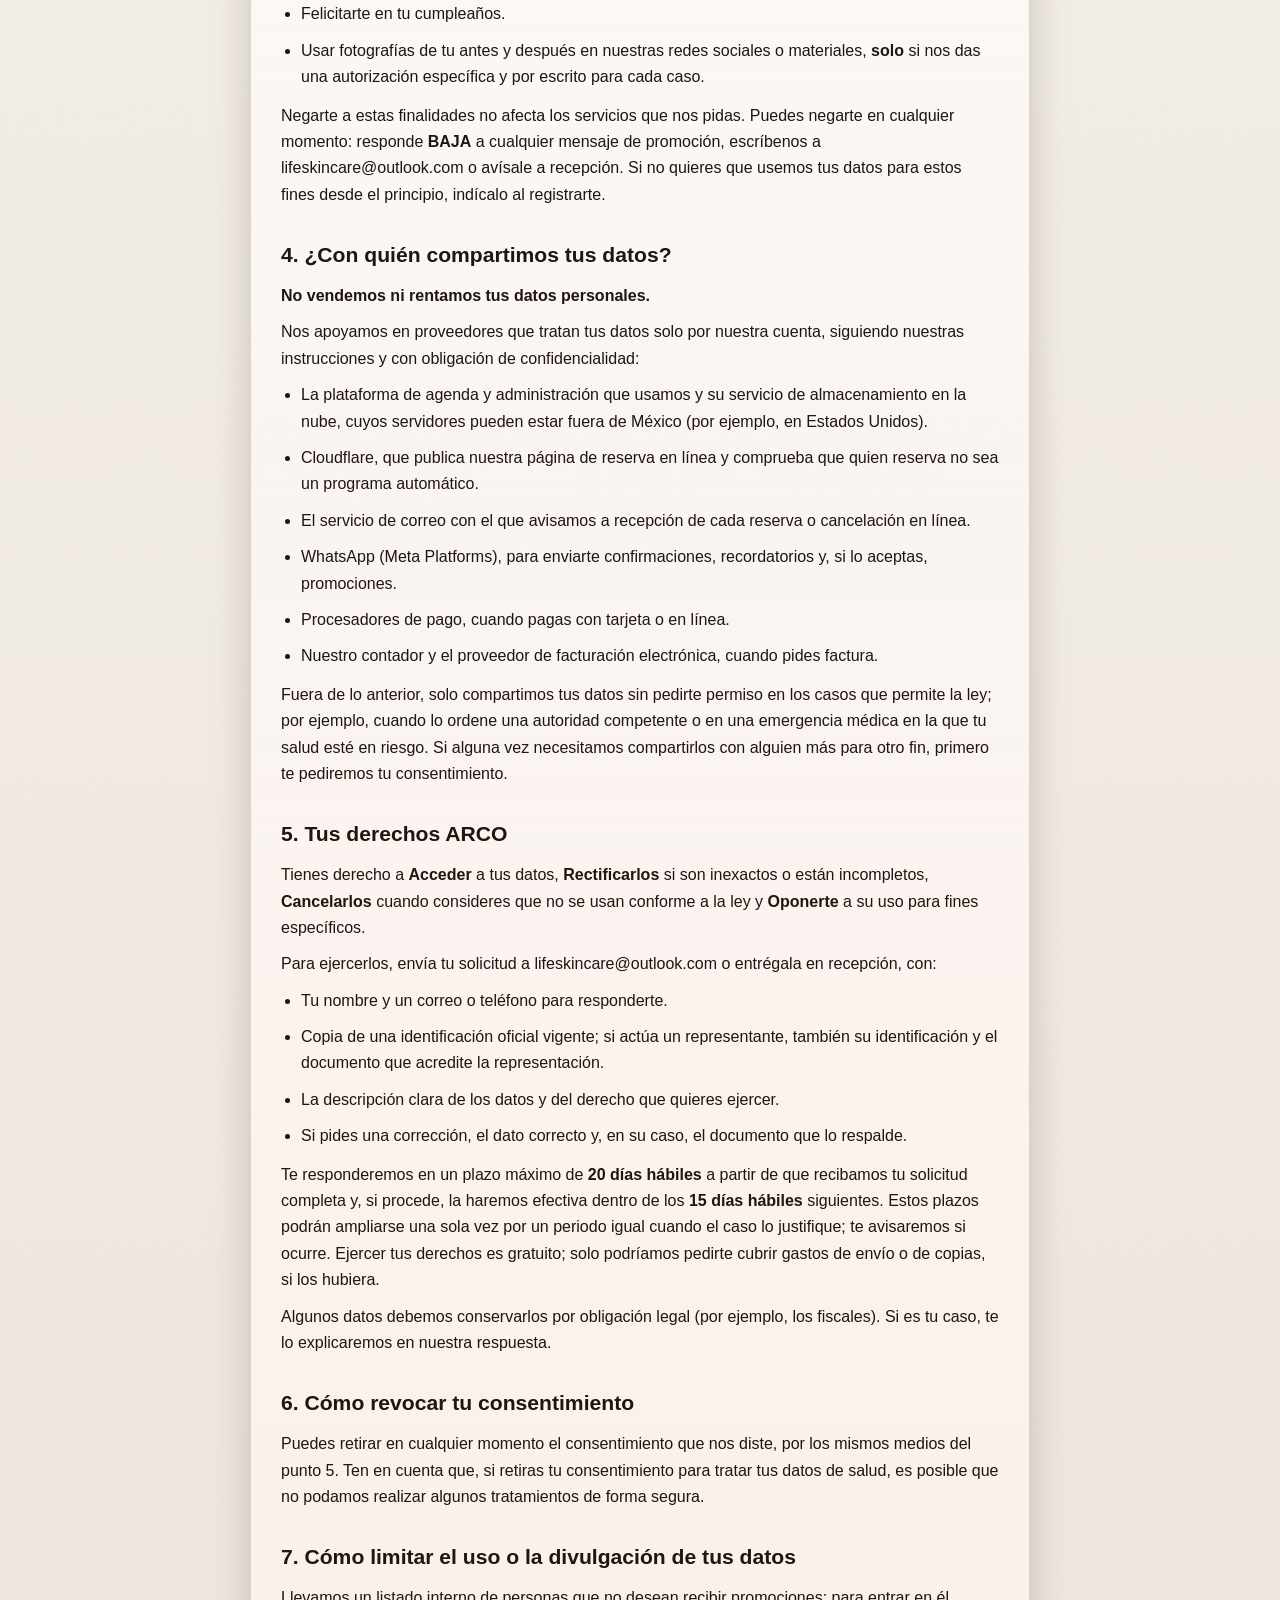
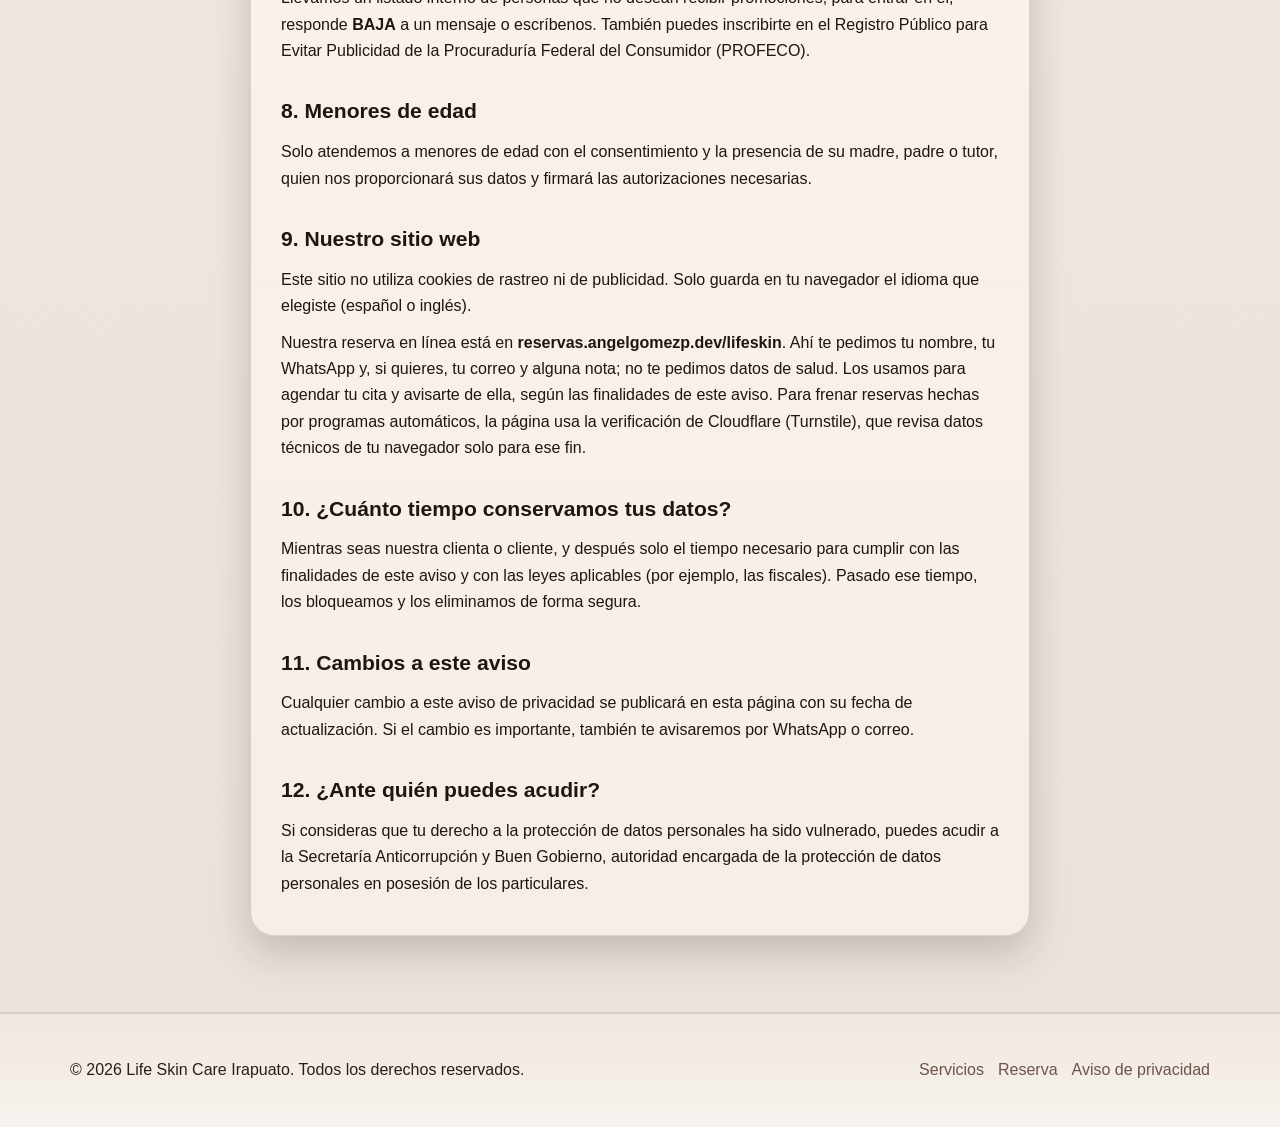
==== commit 490ab978: "Aviso de privacidad: responsable, domicilio y fecha; reserva en línea - Responsable: Life Skin Care " ====
--- a/aviso-de-privacidad.html
+++ b/aviso-de-privacidad.html
@@ -51,15 +51,6 @@
       margin-top: 0;
     }
 
-    /* Datos que faltan: deben llenarse antes de publicar (buscar "pendiente") */
-    .pendiente {
-      background: #fff1b8;
-      color: #5a4300;
-      padding: 0 4px;
-      border-radius: 4px;
-      font-weight: 600;
-    }
-
     @media (max-width: 600px) {
       .aviso {
         padding: 22px 18px;
@@ -85,25 +76,20 @@
     </div>
   </header>
 
-  <!--
-    ANTES DE PUBLICAR: reemplaza todo lo marcado con class="pendiente" (nombre del responsable,
-    domicilio y fecha) y pide a un abogado que revise el texto. Busca "pendiente" en este archivo.
-  -->
   <main>
     <section class="section section--light">
       <div class="container">
         <div class="section__head">
           <h1 style="margin: 0 0 10px; font-size: clamp(1.7rem, 1.15rem + 1.1vw, 2.35rem);">Aviso de privacidad</h1>
-          <p class="muted aviso__fecha">Última actualización: <span class="pendiente">[FECHA DE PUBLICACIÓN]</span></p>
+          <p class="muted aviso__fecha">Última actualización: 13 de noviembre de 2026</p>
         </div>
 
         <article class="card aviso">
           <h2>1. ¿Quién es responsable de tus datos?</h2>
           <p>
-            <span class="pendiente">[NOMBRE COMPLETO DE LA PERSONA TITULAR DEL NEGOCIO O RAZÓN SOCIAL]</span>,
-            que opera comercialmente como <strong>Life Skin Care Irapuato</strong> («Life Skin Care», «nosotros»), con
-            domicilio en <span class="pendiente">[CALLE, NÚMERO, COLONIA Y CÓDIGO POSTAL]</span>, Irapuato, Guanajuato,
-            México, es responsable del tratamiento de tus datos personales.
+            <strong>Life Skin Care</strong>, que opera comercialmente como <strong>Life Skin Care Irapuato</strong>
+            («nosotros»), con domicilio en Boulevard Manuel Gómez Morín 3631, C.P. 36640, Irapuato, Guanajuato, México,
+            es responsable del tratamiento de tus datos personales.
           </p>
           <p>
             Para cualquier asunto de privacidad, escríbenos a
@@ -167,6 +153,8 @@
           </p>
           <ul>
             <li>La plataforma de agenda y administración que usamos y su servicio de almacenamiento en la nube, cuyos servidores pueden estar fuera de México (por ejemplo, en Estados Unidos).</li>
+            <li>Cloudflare, que publica nuestra página de reserva en línea y comprueba que quien reserva no sea un programa automático.</li>
+            <li>El servicio de correo con el que avisamos a recepción de cada reserva o cancelación en línea.</li>
             <li>WhatsApp (Meta Platforms), para enviarte confirmaciones, recordatorios y, si lo aceptas, promociones.</li>
             <li>Procesadores de pago, cuando pagas con tarjeta o en línea.</li>
             <li>Nuestro contador y el proveedor de facturación electrónica, cuando pides factura.</li>
@@ -226,7 +214,14 @@
           <h2>9. Nuestro sitio web</h2>
           <p>
             Este sitio no utiliza cookies de rastreo ni de publicidad. Solo guarda en tu navegador el idioma que elegiste
-            (español o inglés). Si agendas en línea, los datos que escribas se usarán para las finalidades de este aviso.
+            (español o inglés).
+          </p>
+          <p>
+            Nuestra reserva en línea está en <strong>reservas.angelgomezp.dev/lifeskin</strong>. Ahí te pedimos tu nombre,
+            tu WhatsApp y, si quieres, tu correo y alguna nota; no te pedimos datos de salud. Los usamos para agendar tu
+            cita y avisarte de ella, según las finalidades de este aviso. Para frenar reservas hechas por programas
+            automáticos, la página usa la verificación de Cloudflare (Turnstile), que revisa datos técnicos de tu
+            navegador solo para ese fin.
           </p>
 
           <h2>10. ¿Cuánto tiempo conservamos tus datos?</h2>
--- a/static/styles.css
+++ b/static/styles.css
@@ -775,3 +775,8 @@
   object-fit: contain;
   border-radius: 0;
 }
+
+/* Reserva en línea (reservas.angelgomezp.dev/lifeskin): el botón de cada tratamiento y el del recuadro de contacto */
+.service-card__reserva { padding: 0 14px 14px; }
+.service-card__reserva .btn { width: 100%; }
+.contact__reserva { width: 100%; margin-bottom: 6px; }
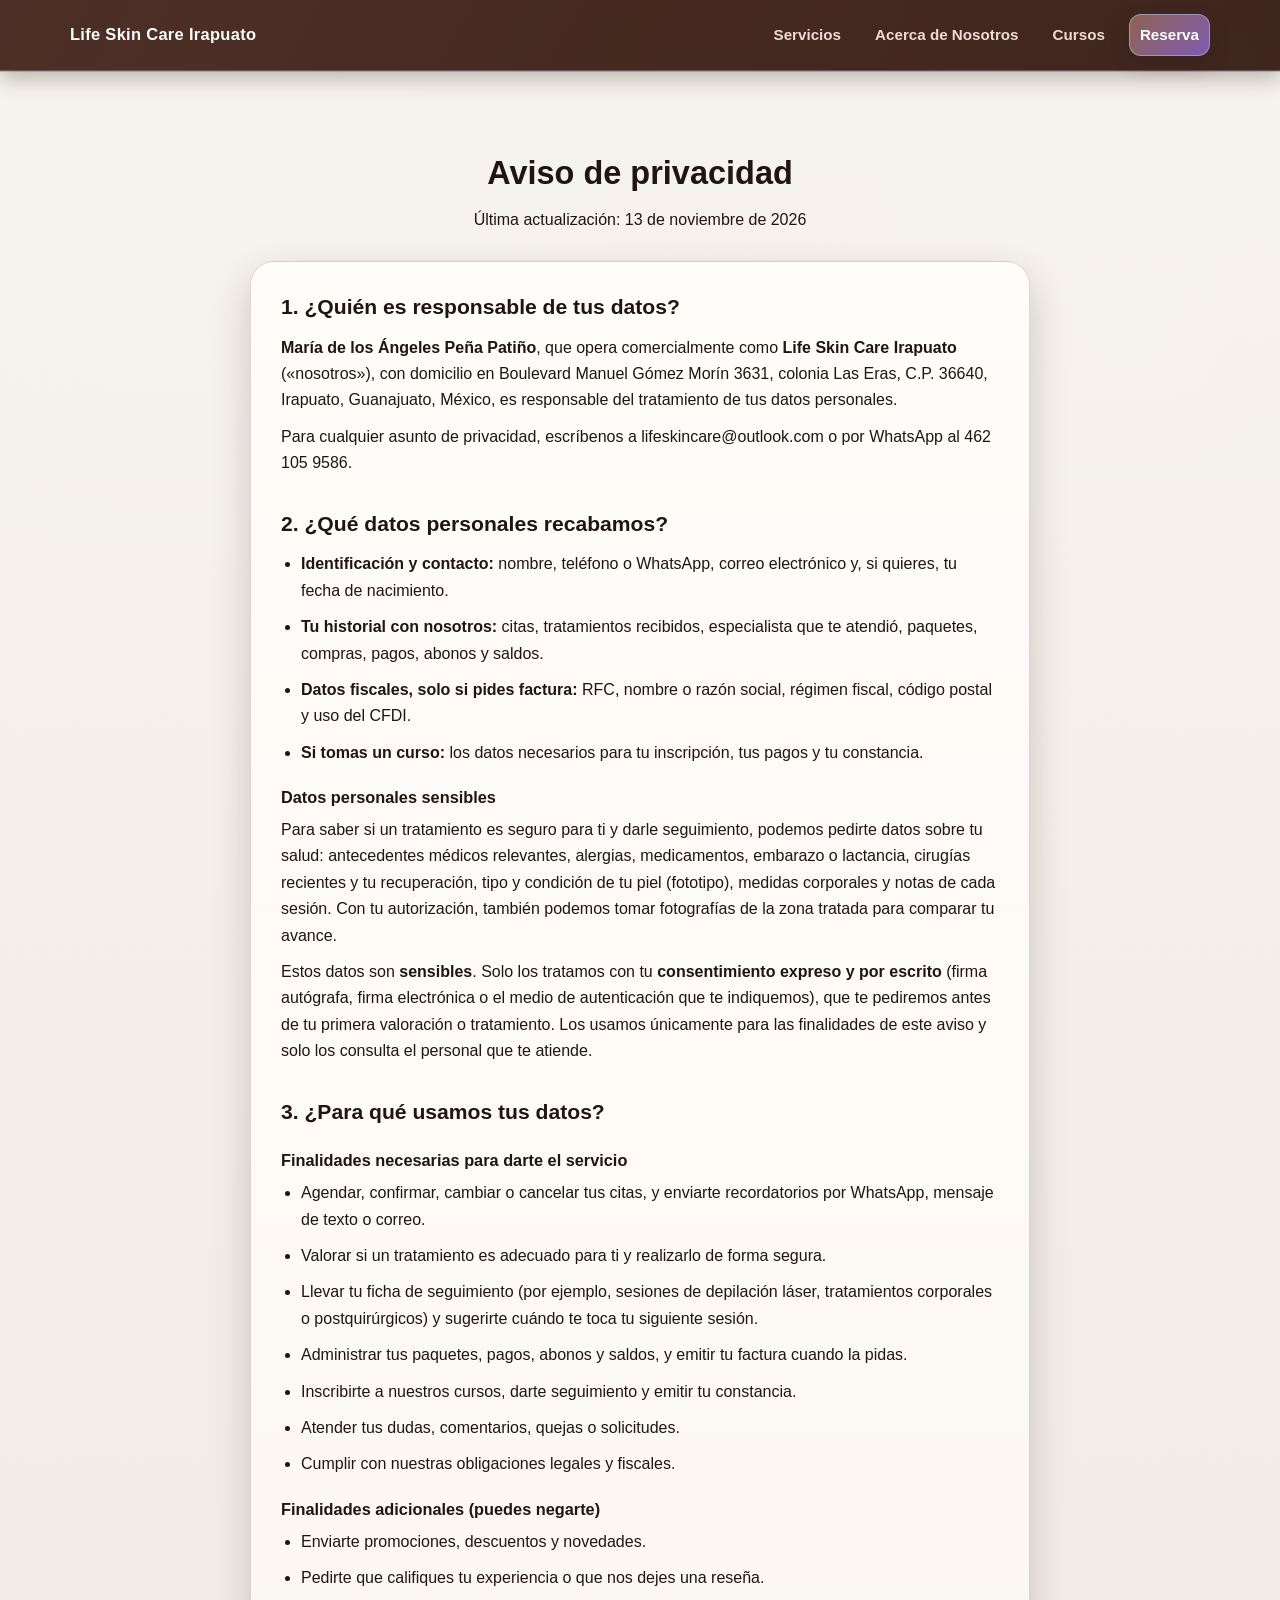
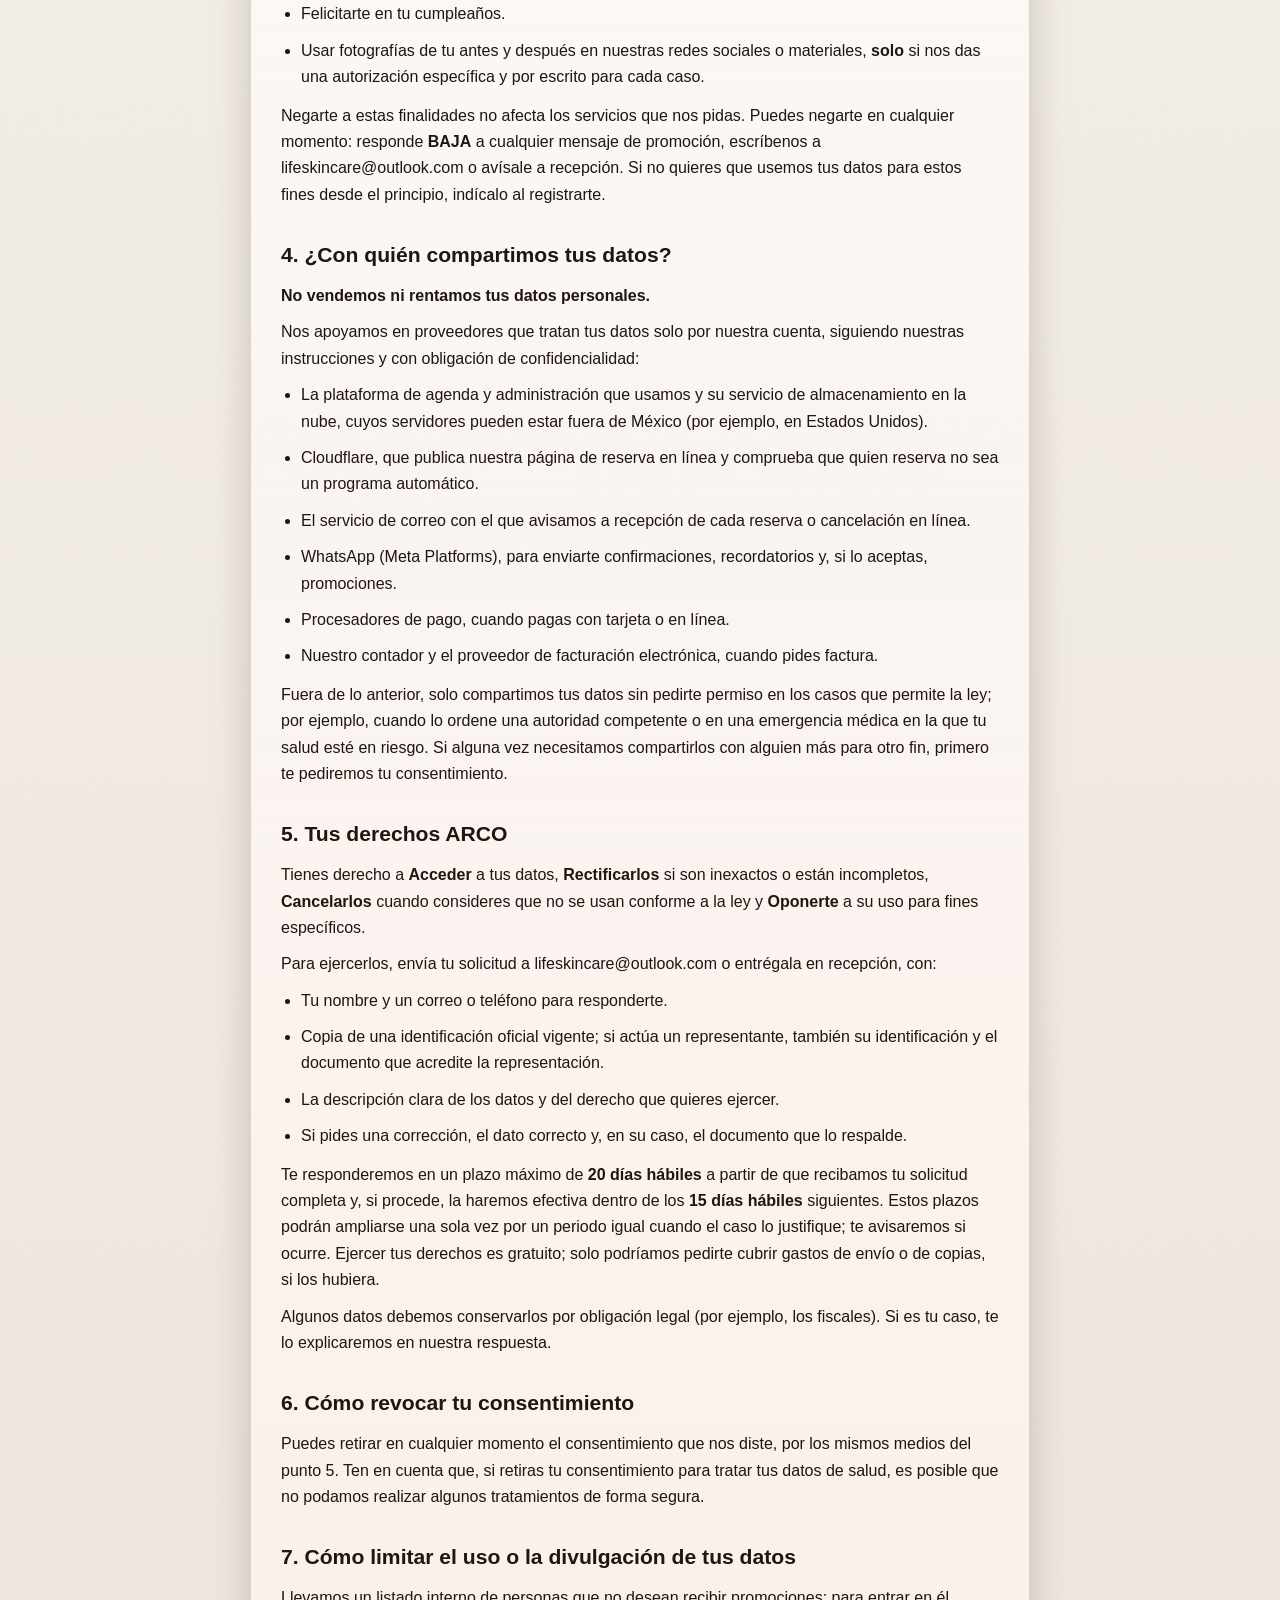
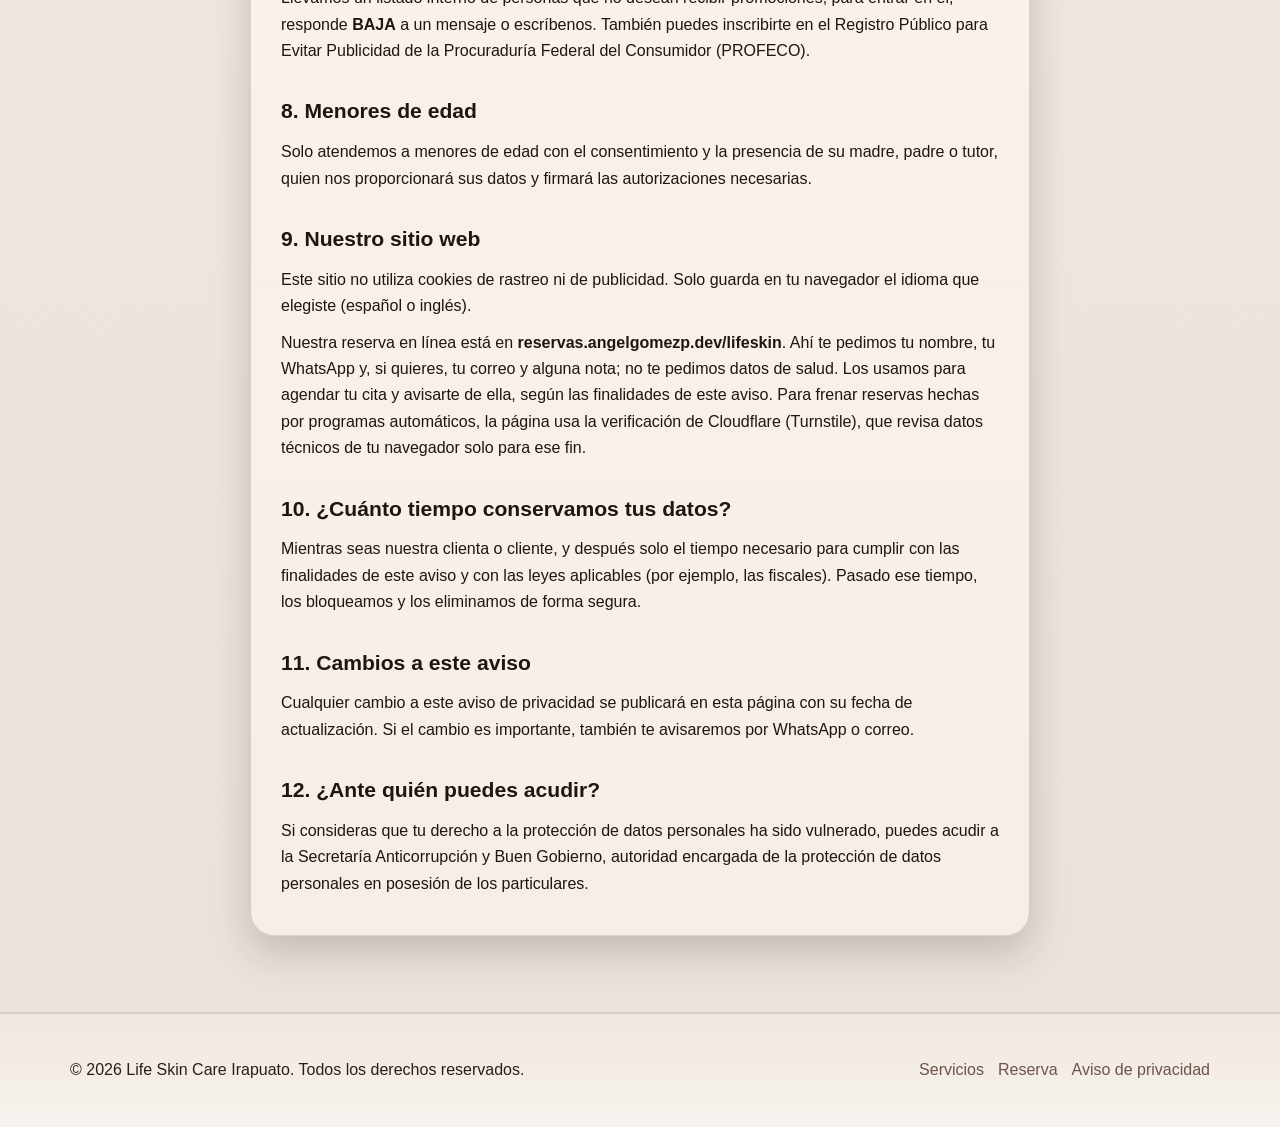
==== commit e4e540b3: "Información de la dueña: aviso, precios, duración de masajes, promociones y curso - Aviso de privaci" ====
--- a/aviso-de-privacidad.html
+++ b/aviso-de-privacidad.html
@@ -87,9 +87,10 @@
         <article class="card aviso">
           <h2>1. ¿Quién es responsable de tus datos?</h2>
           <p>
-            <strong>Life Skin Care</strong>, que opera comercialmente como <strong>Life Skin Care Irapuato</strong>
-            («nosotros»), con domicilio en Boulevard Manuel Gómez Morín 3631, C.P. 36640, Irapuato, Guanajuato, México,
-            es responsable del tratamiento de tus datos personales.
+            <strong>María de los Ángeles Peña Patiño</strong>, que opera comercialmente como
+            <strong>Life Skin Care Irapuato</strong> («nosotros»), con domicilio en Boulevard Manuel Gómez Morín 3631,
+            colonia Las Eras, C.P. 36640, Irapuato, Guanajuato, México, es responsable del tratamiento de tus datos
+            personales.
           </p>
           <p>
             Para cualquier asunto de privacidad, escríbenos a
--- a/static/styles.css
+++ b/static/styles.css
@@ -780,3 +780,12 @@
 .service-card__reserva { padding: 0 14px 14px; }
 .service-card__reserva .btn { width: 100%; }
 .contact__reserva { width: 100%; margin-bottom: 6px; }
+
+/* Cursos: el próximo curso, arriba del carrusel */
+.cursos__proximo {
+  max-width: 640px;
+  margin: -6px auto 22px;
+  text-align: center;
+  line-height: 1.5;
+}
+.cursos__proximo strong { display: block; }
